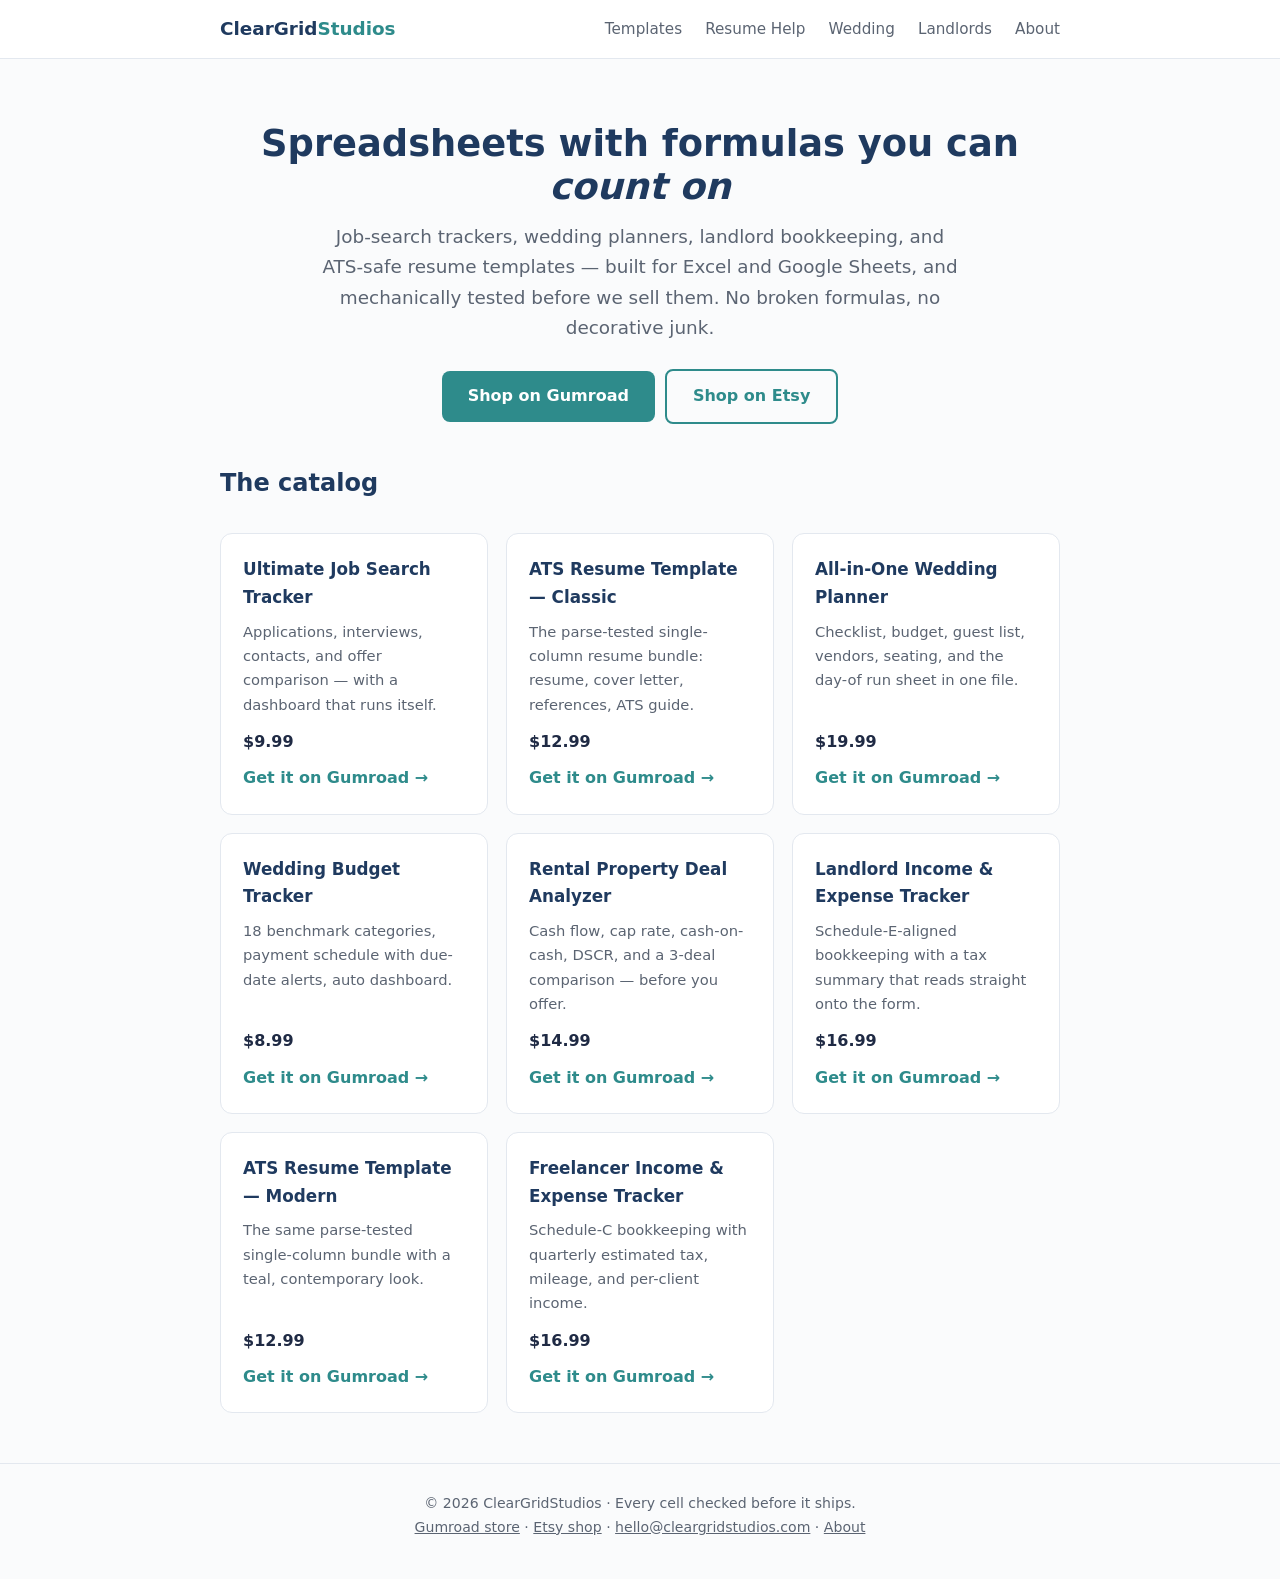
==== index.html @ 6974890e "Add the two products that were live but missing from the site The ATS Resume Modern and Freelancer I" ====
<!doctype html>
<html lang="en">
<head>
<meta charset="utf-8">
<meta name="viewport" content="width=device-width, initial-scale=1">
<title>ClearGridStudios — Spreadsheets You Can Count On</title>
<meta name="description" content="Job search trackers, wedding planners, landlord spreadsheets, and ATS resume templates for Excel &amp; Google Sheets. Every formula verified before release.">
<link rel="canonical" href="https://cleargridstudios.com/">
<meta property="og:title" content="ClearGridStudios — Spreadsheets You Can Count On">
<meta property="og:description" content="Job search trackers, wedding planners, landlord spreadsheets, and ATS resume templates for Excel &amp; Google Sheets. Every formula verified before release.">
<meta property="og:type" content="website">
<meta name="p:domain_verify" content="c6eddd83d54ee4cae3e0228343f279e9"/>
<link rel="stylesheet" href="style.css">
</head>
<body>
<header><div class="wrap">
<a class="logo" href="index.html">ClearGrid<span>Studios</span></a>
<nav>
<a href="index.html">Templates</a>
<a href="ats-resume-checklist.html">Resume Help</a>
<a href="wedding-budget-guide.html">Wedding</a>
<a href="rental-property-bookkeeping.html">Landlords</a>
<a href="about.html">About</a>
</nav>
</div></header>
<div class="wrap">

<div class="hero">
<h1>Spreadsheets with formulas you can <em>count on</em></h1>
<p>Job-search trackers, wedding planners, landlord bookkeeping, and ATS-safe resume templates — built for Excel and Google Sheets, and mechanically tested before we sell them. No broken formulas, no decorative junk.</p>
<a class="btn" href="https://cleargridstudios.gumroad.com">Shop on Gumroad</a><a class="btn ghost" href="https://www.etsy.com/shop/ClearGridStudiosCo">Shop on Etsy</a>
</div>
<h2 style="color:var(--navy)">The catalog</h2>
<div class="grid"><div class="card"><h3>Ultimate Job Search Tracker</h3><p>Applications, interviews, contacts, and offer comparison — with a dashboard that runs itself.</p>
<div class="price">$9.99</div>
<a href="https://cleargridstudios.gumroad.com/l/jobsearchtracker">Get it on Gumroad →</a></div>
<div class="card"><h3>ATS Resume Template — Classic</h3><p>The parse-tested single-column resume bundle: resume, cover letter, references, ATS guide.</p>
<div class="price">$12.99</div>
<a href="https://cleargridstudios.gumroad.com/l/atsresume">Get it on Gumroad →</a></div>
<div class="card"><h3>All-in-One Wedding Planner</h3><p>Checklist, budget, guest list, vendors, seating, and the day-of run sheet in one file.</p>
<div class="price">$19.99</div>
<a href="https://cleargridstudios.gumroad.com/l/weddingplanner">Get it on Gumroad →</a></div>
<div class="card"><h3>Wedding Budget Tracker</h3><p>18 benchmark categories, payment schedule with due-date alerts, auto dashboard.</p>
<div class="price">$8.99</div>
<a href="https://cleargridstudios.gumroad.com/l/weddingbudget">Get it on Gumroad →</a></div>
<div class="card"><h3>Rental Property Deal Analyzer</h3><p>Cash flow, cap rate, cash-on-cash, DSCR, and a 3-deal comparison — before you offer.</p>
<div class="price">$14.99</div>
<a href="https://cleargridstudios.gumroad.com/l/dealanalyzer">Get it on Gumroad →</a></div>
<div class="card"><h3>Landlord Income & Expense Tracker</h3><p>Schedule-E-aligned bookkeeping with a tax summary that reads straight onto the form.</p>
<div class="price">$16.99</div>
<a href="https://cleargridstudios.gumroad.com/l/landlordtracker">Get it on Gumroad →</a></div>
<div class="card"><h3>ATS Resume Template — Modern</h3><p>The same parse-tested single-column bundle with a teal, contemporary look.</p>
<div class="price">$12.99</div>
<a href="https://cleargridstudios.gumroad.com/l/atsresumemodern">Get it on Gumroad →</a></div>
<div class="card"><h3>Freelancer Income & Expense Tracker</h3><p>Schedule-C bookkeeping with quarterly estimated tax, mileage, and per-client income.</p>
<div class="price">$16.99</div>
<a href="https://cleargridstudios.gumroad.com/l/freelancertracker">Get it on Gumroad →</a></div>
</div>

</div>
<footer><div class="wrap">
<p>© 2026 ClearGridStudios · Every cell checked before it ships.</p>
<p><a href="https://cleargridstudios.gumroad.com">Gumroad store</a> · <a href="https://www.etsy.com/shop/ClearGridStudiosCo">Etsy shop</a> · <a href="mailto:hello@cleargridstudios.com">hello@cleargridstudios.com</a> · <a href="about.html">About</a></p>
</div></footer>
</body>
</html>
---- style.css ----
:root{--ink:#1F2A44;--navy:#1F3A5F;--teal:#2E8B8B;--bg:#fafbfc;--soft:#eef3f4;--gray:#5b6472;--line:#e3e8ef}
*{margin:0;padding:0;box-sizing:border-box}
body{font-family:system-ui,-apple-system,'Segoe UI',sans-serif;color:var(--ink);background:var(--bg);line-height:1.65}
a{color:var(--teal)}
.wrap{max-width:880px;margin:0 auto;padding:0 20px}
header{background:#fff;border-bottom:1px solid var(--line)}
header .wrap{display:flex;align-items:center;justify-content:space-between;padding:14px 20px}
.logo{font-weight:800;font-size:1.15rem;color:var(--navy);text-decoration:none}
.logo span{color:var(--teal)}
nav a{margin-left:18px;font-size:.95rem;text-decoration:none;color:var(--gray)}
nav a:hover{color:var(--teal)}
.hero{padding:64px 0 40px;text-align:center}
.hero h1{font-size:2.3rem;line-height:1.15;color:var(--navy);margin-bottom:14px}
.hero p{font-size:1.15rem;color:var(--gray);max-width:640px;margin:0 auto 26px}
.btn{display:inline-block;background:var(--teal);color:#fff;font-weight:700;padding:12px 26px;border-radius:8px;text-decoration:none}
.btn.ghost{background:transparent;color:var(--teal);border:2px solid var(--teal);margin-left:10px}
.grid{display:grid;grid-template-columns:repeat(auto-fill,minmax(260px,1fr));gap:18px;padding:30px 0 50px}
.card{background:#fff;border:1px solid var(--line);border-radius:12px;padding:22px;display:flex;flex-direction:column}
.card h3{color:var(--navy);font-size:1.05rem;margin-bottom:8px}
.card p{font-size:.92rem;color:var(--gray);flex:1}
.card .price{font-weight:800;color:var(--ink);margin:12px 0 10px}
.card a{font-weight:700;text-decoration:none}
article{background:#fff;border:1px solid var(--line);border-radius:12px;padding:40px;margin:36px 0}
article h1{color:var(--navy);font-size:1.9rem;line-height:1.2;margin-bottom:8px}
article .byline{color:var(--gray);font-size:.9rem;margin-bottom:24px}
article h2{color:var(--navy);font-size:1.3rem;margin:28px 0 10px}
article p,article li{margin-bottom:12px}
article ul,article ol{padding-left:24px}
article table{width:100%;border-collapse:collapse;margin:14px 0}
article th{background:var(--navy);color:#fff;text-align:left;padding:8px 12px;font-size:.9rem}
article td{border-bottom:1px solid var(--line);padding:8px 12px;font-size:.95rem}
.cta{background:var(--soft);border-radius:10px;padding:20px 22px;margin:26px 0}
.cta strong{color:var(--navy)}
footer{border-top:1px solid var(--line);padding:28px 0 40px;color:var(--gray);font-size:.88rem;text-align:center}
footer a{color:var(--gray)}
@media(max-width:600px){.hero h1{font-size:1.7rem}article{padding:26px 18px}nav a{margin-left:10px;font-size:.85rem}}
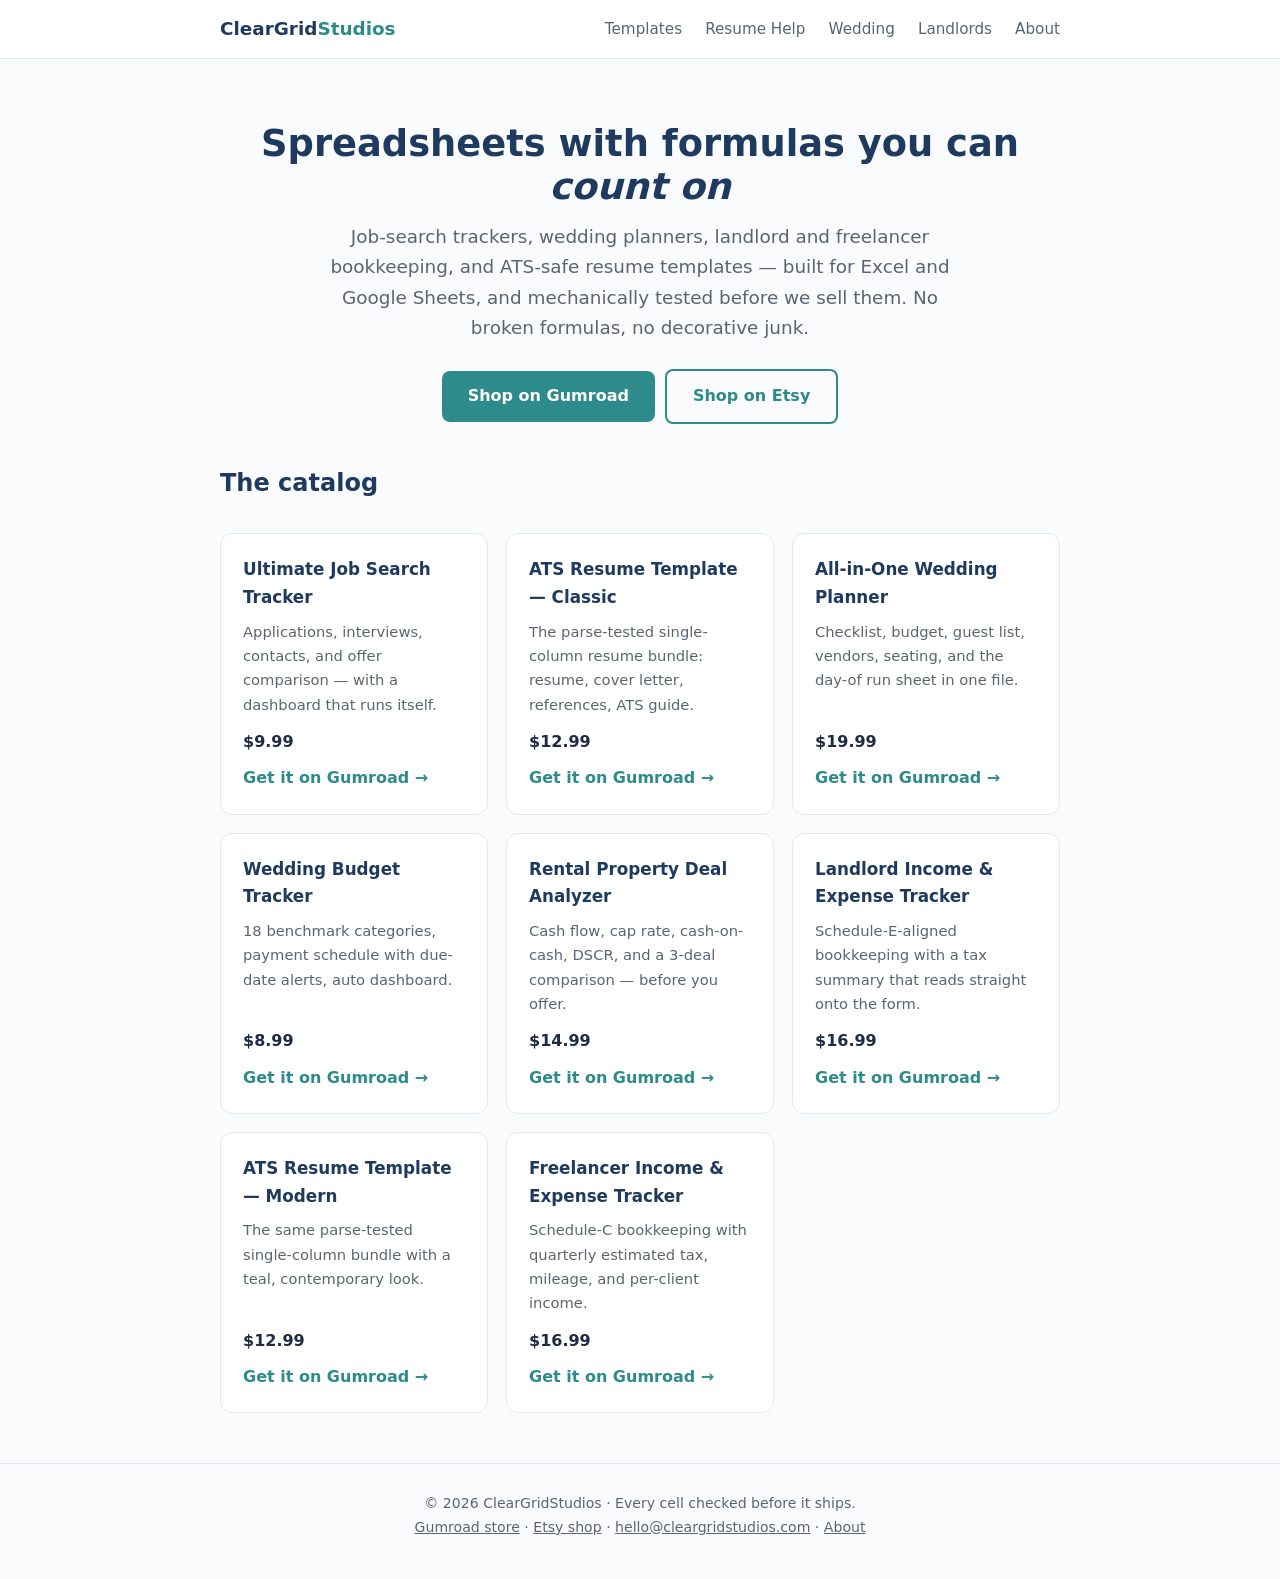
==== commit 175d6d52: "Mention freelance/self-employed bookkeeping in the hero and about copy The freelancer tracker is a l" ====
--- a/index.html
+++ b/index.html
@@ -27,7 +27,7 @@
 
 <div class="hero">
 <h1>Spreadsheets with formulas you can <em>count on</em></h1>
-<p>Job-search trackers, wedding planners, landlord bookkeeping, and ATS-safe resume templates — built for Excel and Google Sheets, and mechanically tested before we sell them. No broken formulas, no decorative junk.</p>
+<p>Job-search trackers, wedding planners, landlord and freelancer bookkeeping, and ATS-safe resume templates — built for Excel and Google Sheets, and mechanically tested before we sell them. No broken formulas, no decorative junk.</p>
 <a class="btn" href="https://cleargridstudios.gumroad.com">Shop on Gumroad</a><a class="btn ghost" href="https://www.etsy.com/shop/ClearGridStudiosCo">Shop on Etsy</a>
 </div>
 <h2 style="color:var(--navy)">The catalog</h2>
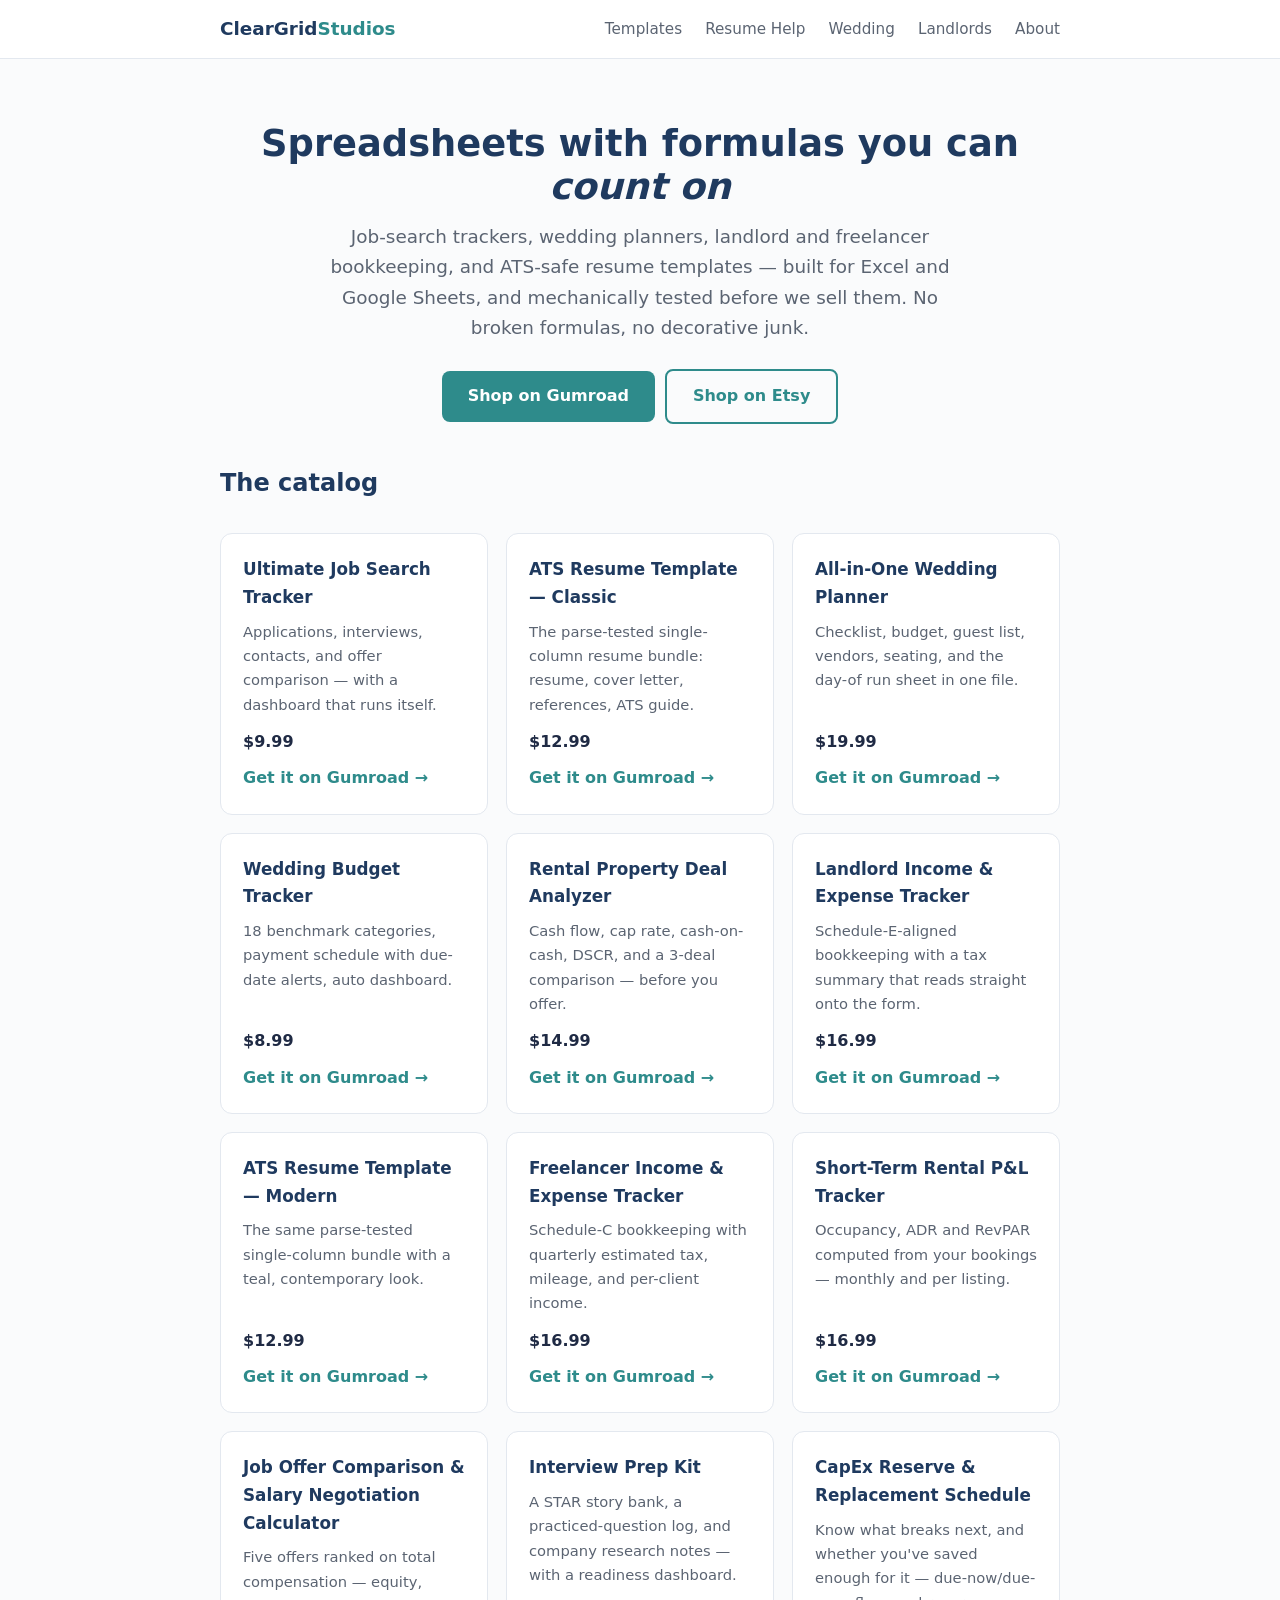
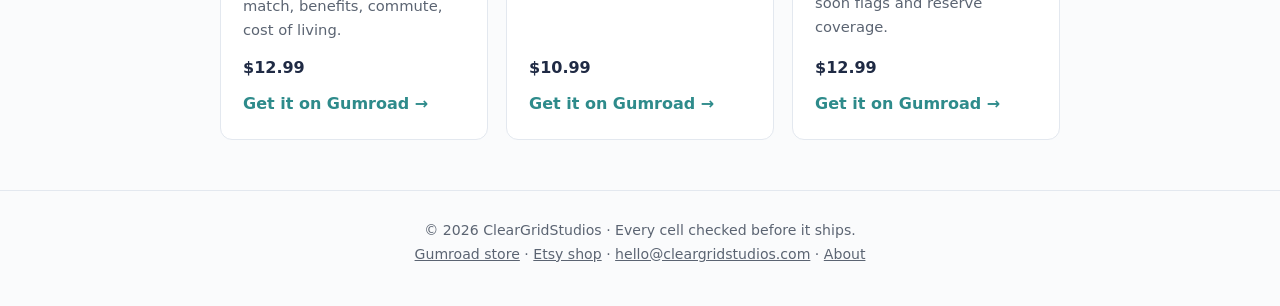
==== commit 3037f8f4: "Add 4 missing products to homepage: STR tracker, offer comparison, Interview Prep Kit, CapEx Reserve" ====
--- a/index.html
+++ b/index.html
@@ -4,10 +4,10 @@
 <meta charset="utf-8">
 <meta name="viewport" content="width=device-width, initial-scale=1">
 <title>ClearGridStudios — Spreadsheets You Can Count On</title>
-<meta name="description" content="Job search trackers, wedding planners, landlord spreadsheets, and ATS resume templates for Excel &amp; Google Sheets. Every formula verified before release.">
+<meta name="description" content="Job search trackers, wedding planners, landlord and freelancer bookkeeping, and ATS resume templates for Excel &amp; Google Sheets. Every formula verified before release.">
 <link rel="canonical" href="https://cleargridstudios.com/">
 <meta property="og:title" content="ClearGridStudios — Spreadsheets You Can Count On">
-<meta property="og:description" content="Job search trackers, wedding planners, landlord spreadsheets, and ATS resume templates for Excel &amp; Google Sheets. Every formula verified before release.">
+<meta property="og:description" content="Job search trackers, wedding planners, landlord and freelancer bookkeeping, and ATS resume templates for Excel &amp; Google Sheets. Every formula verified before release.">
 <meta property="og:type" content="website">
 <meta name="p:domain_verify" content="c6eddd83d54ee4cae3e0228343f279e9"/>
 <link rel="stylesheet" href="style.css">
@@ -55,6 +55,18 @@
 <div class="card"><h3>Freelancer Income & Expense Tracker</h3><p>Schedule-C bookkeeping with quarterly estimated tax, mileage, and per-client income.</p>
 <div class="price">$16.99</div>
 <a href="https://cleargridstudios.gumroad.com/l/freelancertracker">Get it on Gumroad →</a></div>
+<div class="card"><h3>Short-Term Rental P&L Tracker</h3><p>Occupancy, ADR and RevPAR computed from your bookings — monthly and per listing.</p>
+<div class="price">$16.99</div>
+<a href="https://cleargridstudios.gumroad.com/l/strtracker">Get it on Gumroad →</a></div>
+<div class="card"><h3>Job Offer Comparison & Salary Negotiation Calculator</h3><p>Five offers ranked on total compensation — equity, match, benefits, commute, cost of living.</p>
+<div class="price">$12.99</div>
+<a href="https://cleargridstudios.gumroad.com/l/offercompare">Get it on Gumroad →</a></div>
+<div class="card"><h3>Interview Prep Kit</h3><p>A STAR story bank, a practiced-question log, and company research notes — with a readiness dashboard.</p>
+<div class="price">$10.99</div>
+<a href="https://cleargridstudios.gumroad.com/l/interviewprepkit">Get it on Gumroad →</a></div>
+<div class="card"><h3>CapEx Reserve & Replacement Schedule</h3><p>Know what breaks next, and whether you've saved enough for it — due-now/due-soon flags and reserve coverage.</p>
+<div class="price">$12.99</div>
+<a href="https://cleargridstudios.gumroad.com/l/capexschedule">Get it on Gumroad →</a></div>
 </div>
 
 </div>
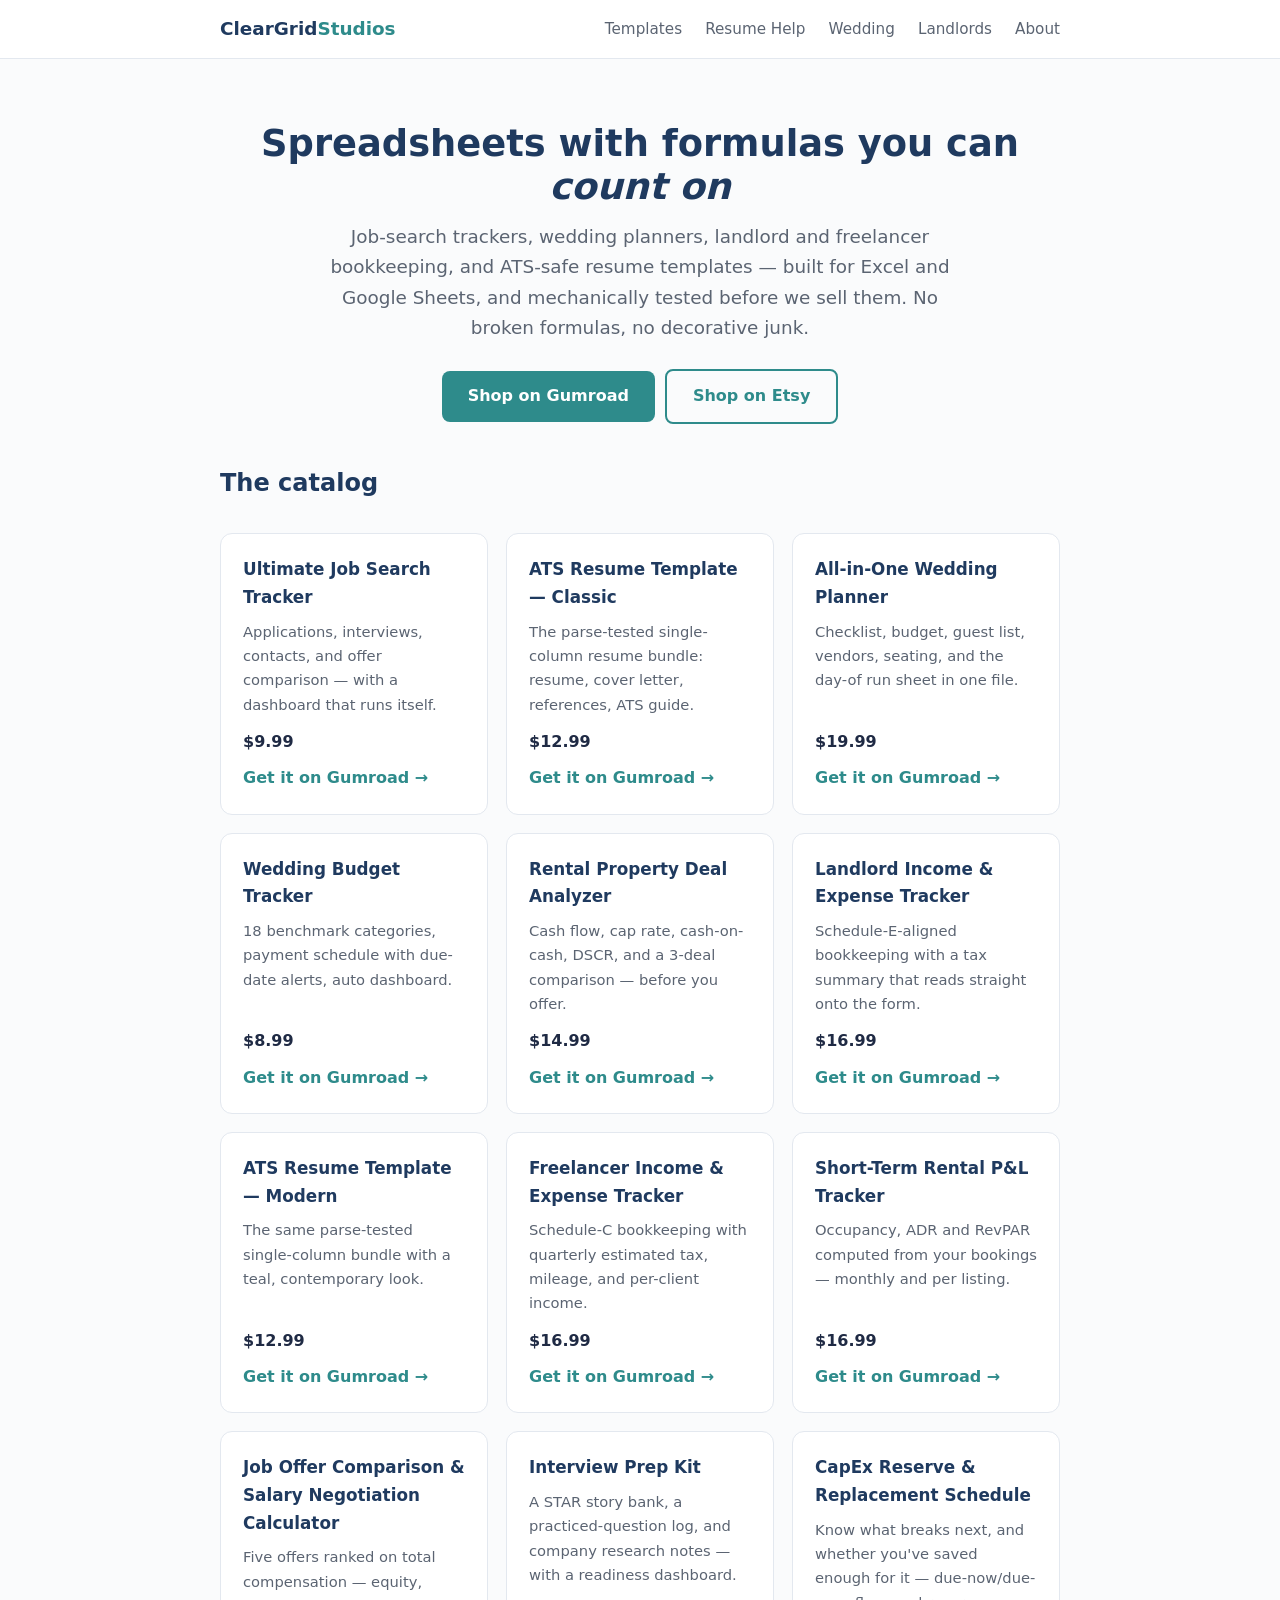
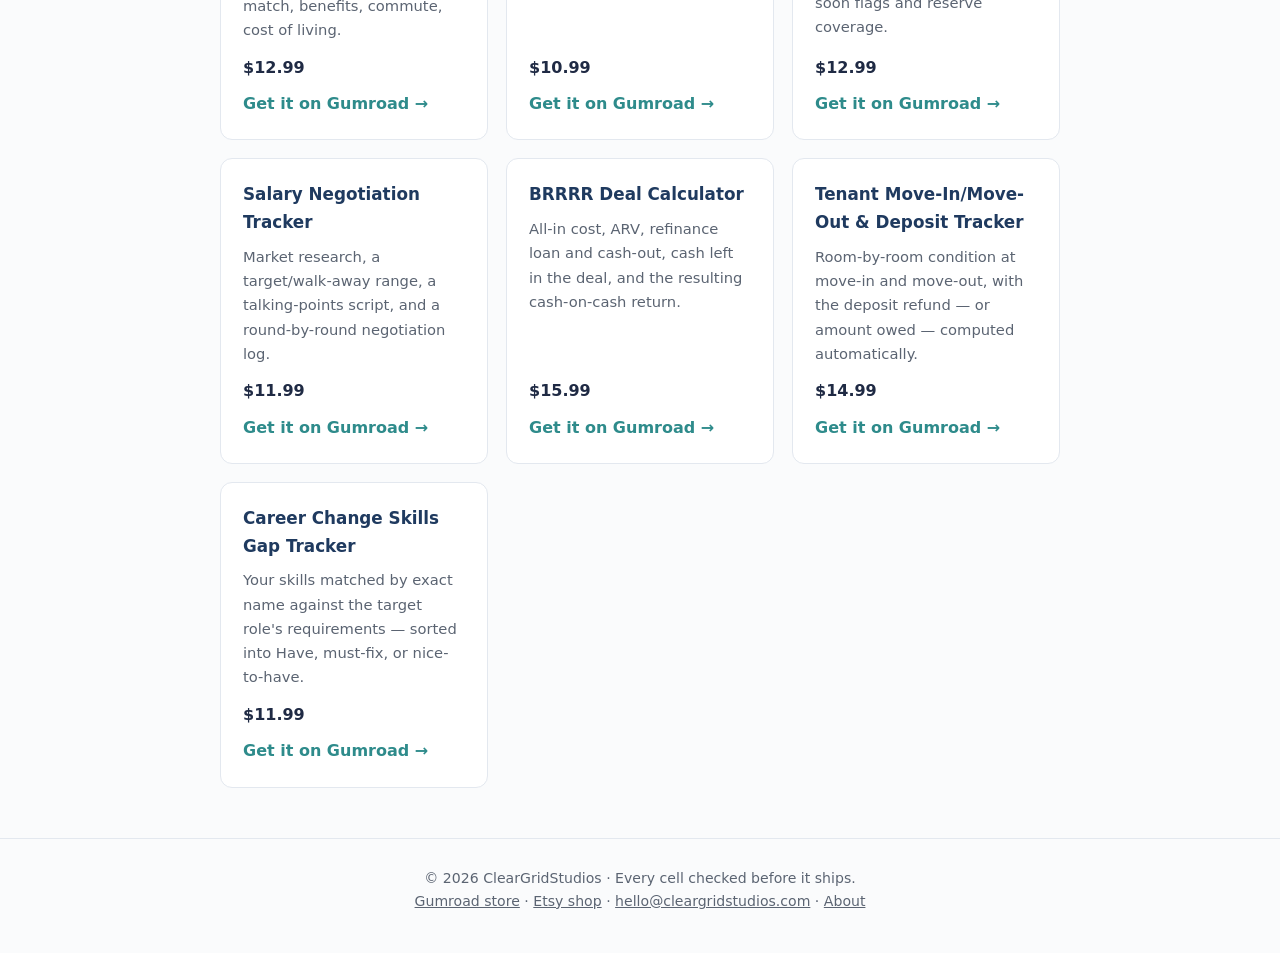
==== commit 5167c046: "Mirror: add Tenant Move-In/Move-Out & Deposit Tracker and Career Change Skills Gap Tracker Two new l" ====
--- a/index.html
+++ b/index.html
@@ -67,6 +67,18 @@
 <div class="card"><h3>CapEx Reserve & Replacement Schedule</h3><p>Know what breaks next, and whether you've saved enough for it — due-now/due-soon flags and reserve coverage.</p>
 <div class="price">$12.99</div>
 <a href="https://cleargridstudios.gumroad.com/l/capexschedule">Get it on Gumroad →</a></div>
+<div class="card"><h3>Salary Negotiation Tracker</h3><p>Market research, a target/walk-away range, a talking-points script, and a round-by-round negotiation log.</p>
+<div class="price">$11.99</div>
+<a href="https://cleargridstudios.gumroad.com/l/salarynegotiation">Get it on Gumroad →</a></div>
+<div class="card"><h3>BRRRR Deal Calculator</h3><p>All-in cost, ARV, refinance loan and cash-out, cash left in the deal, and the resulting cash-on-cash return.</p>
+<div class="price">$15.99</div>
+<a href="https://cleargridstudios.gumroad.com/l/brrrrcalculator">Get it on Gumroad →</a></div>
+<div class="card"><h3>Tenant Move-In/Move-Out & Deposit Tracker</h3><p>Room-by-room condition at move-in and move-out, with the deposit refund — or amount owed — computed automatically.</p>
+<div class="price">$14.99</div>
+<a href="https://cleargridstudios.gumroad.com/l/tenanttracker">Get it on Gumroad →</a></div>
+<div class="card"><h3>Career Change Skills Gap Tracker</h3><p>Your skills matched by exact name against the target role's requirements — sorted into Have, must-fix, or nice-to-have.</p>
+<div class="price">$11.99</div>
+<a href="https://cleargridstudios.gumroad.com/l/careerchangetracker">Get it on Gumroad →</a></div>
 </div>
 
 </div>
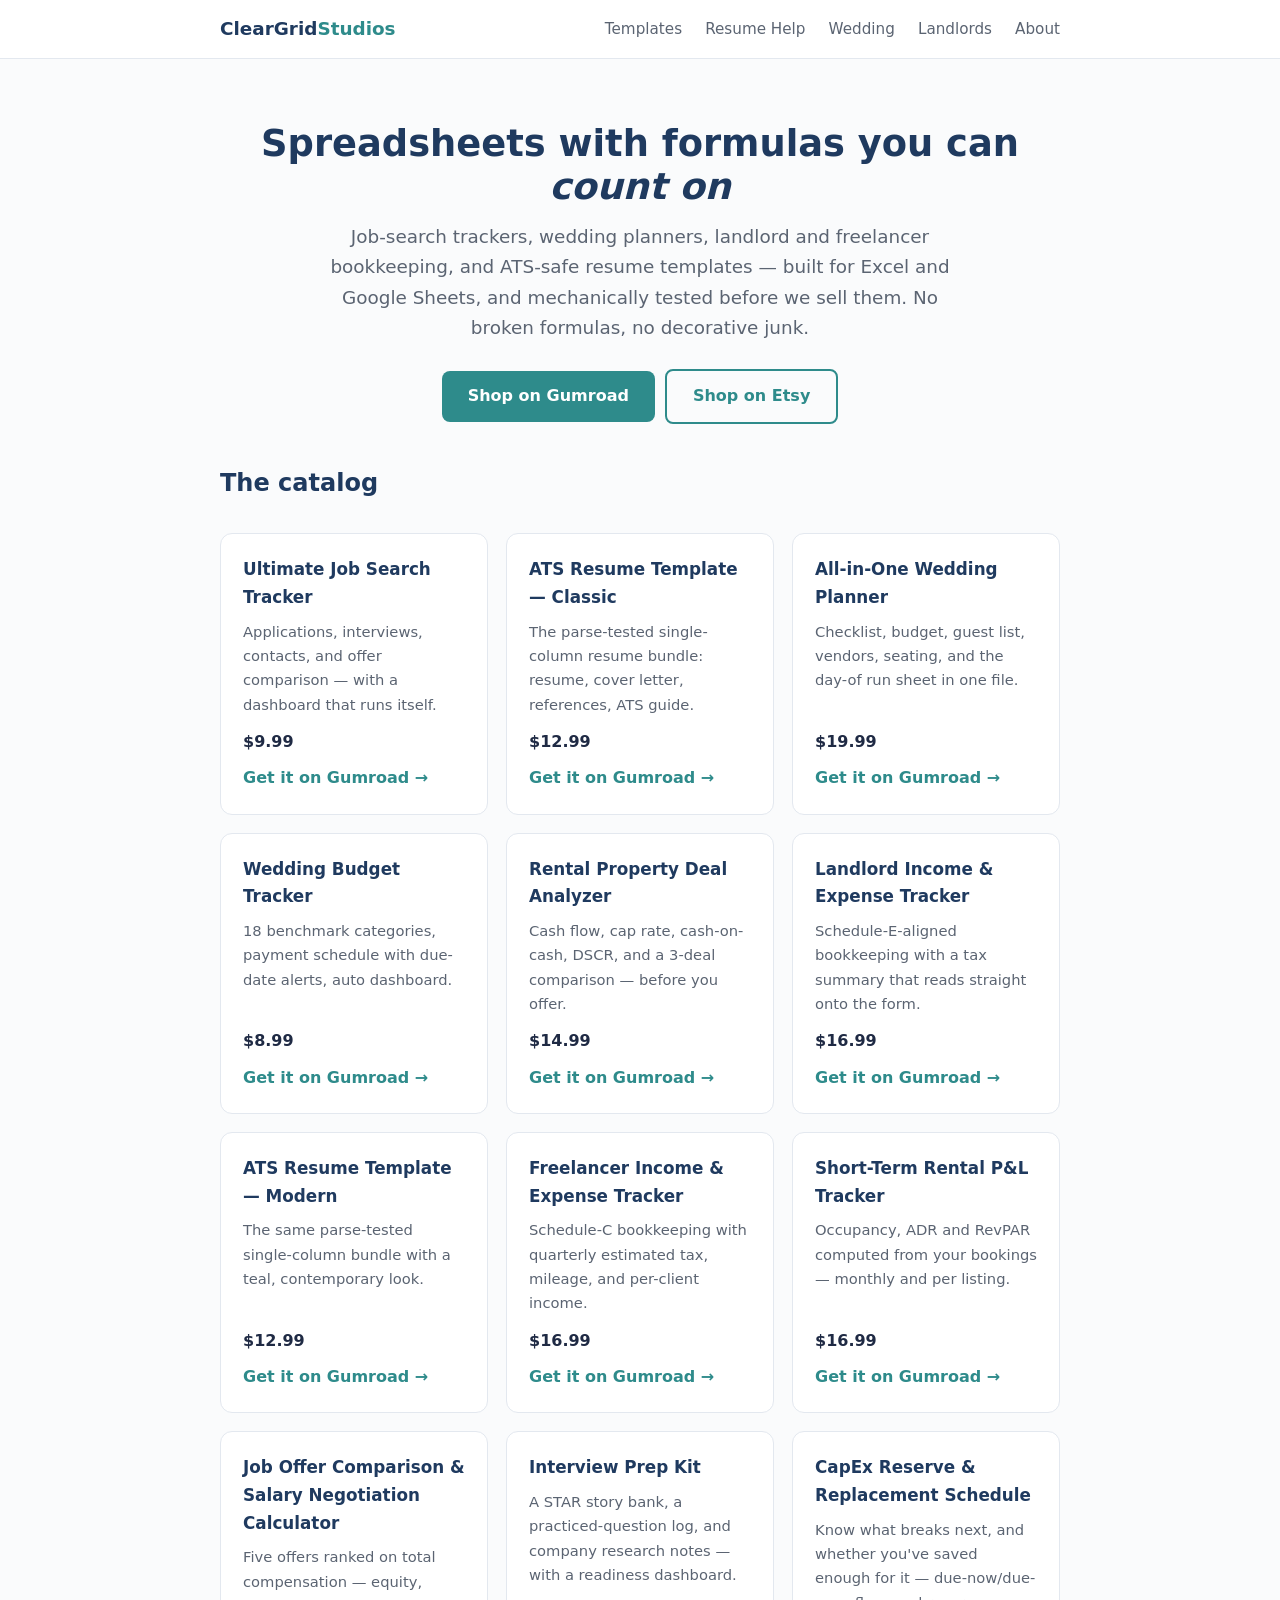
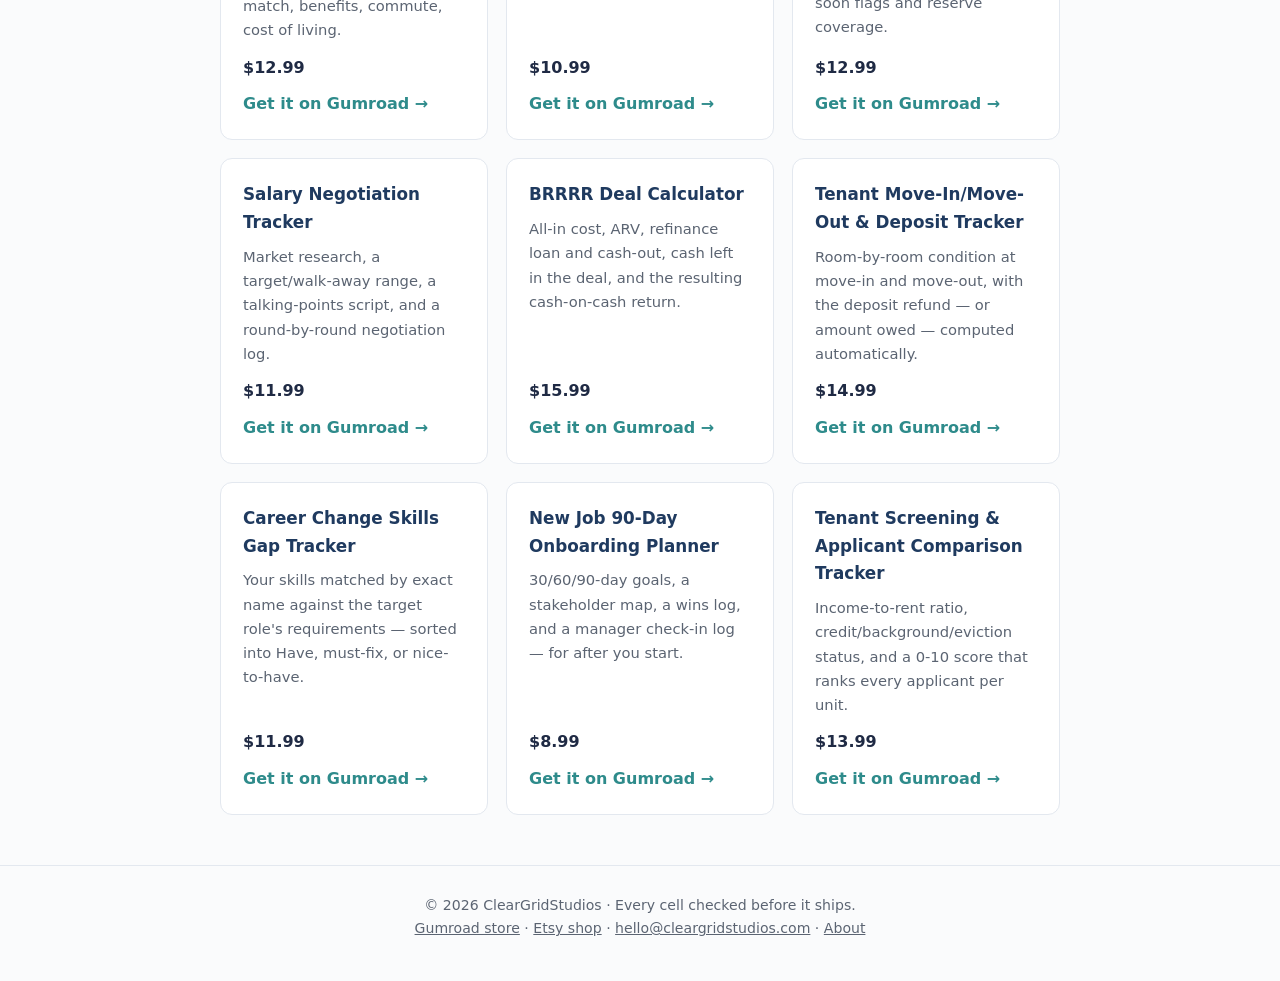
==== commit e59de0e5: "Add New Job 90-Day Onboarding Planner and Tenant Screening & Applicant Comparison Tracker Mirrored f" ====
--- a/index.html
+++ b/index.html
@@ -79,6 +79,12 @@
 <div class="card"><h3>Career Change Skills Gap Tracker</h3><p>Your skills matched by exact name against the target role's requirements — sorted into Have, must-fix, or nice-to-have.</p>
 <div class="price">$11.99</div>
 <a href="https://cleargridstudios.gumroad.com/l/careerchangetracker">Get it on Gumroad →</a></div>
+<div class="card"><h3>New Job 90-Day Onboarding Planner</h3><p>30/60/90-day goals, a stakeholder map, a wins log, and a manager check-in log — for after you start.</p>
+<div class="price">$8.99</div>
+<a href="https://cleargridstudios.gumroad.com/l/newjobonboarding">Get it on Gumroad →</a></div>
+<div class="card"><h3>Tenant Screening & Applicant Comparison Tracker</h3><p>Income-to-rent ratio, credit/background/eviction status, and a 0-10 score that ranks every applicant per unit.</p>
+<div class="price">$13.99</div>
+<a href="https://cleargridstudios.gumroad.com/l/tenantscreening">Get it on Gumroad →</a></div>
 </div>
 
 </div>
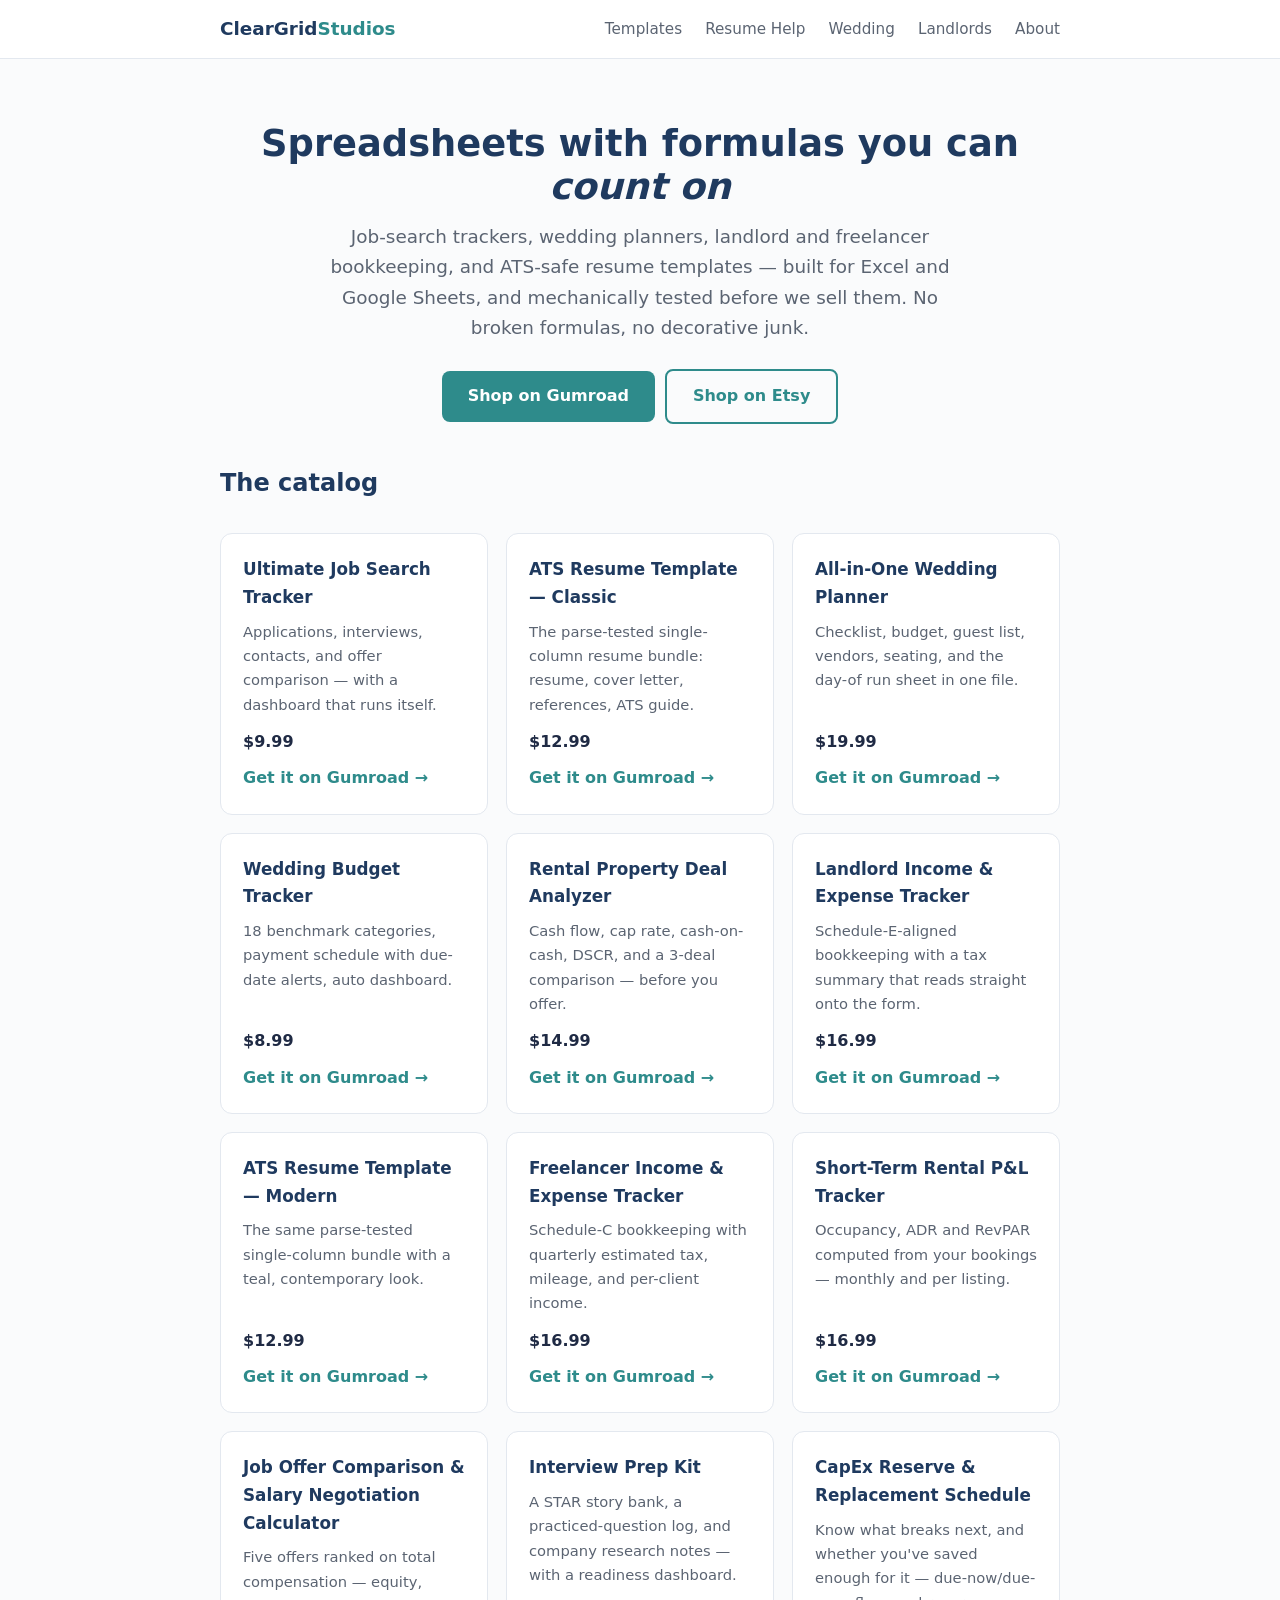
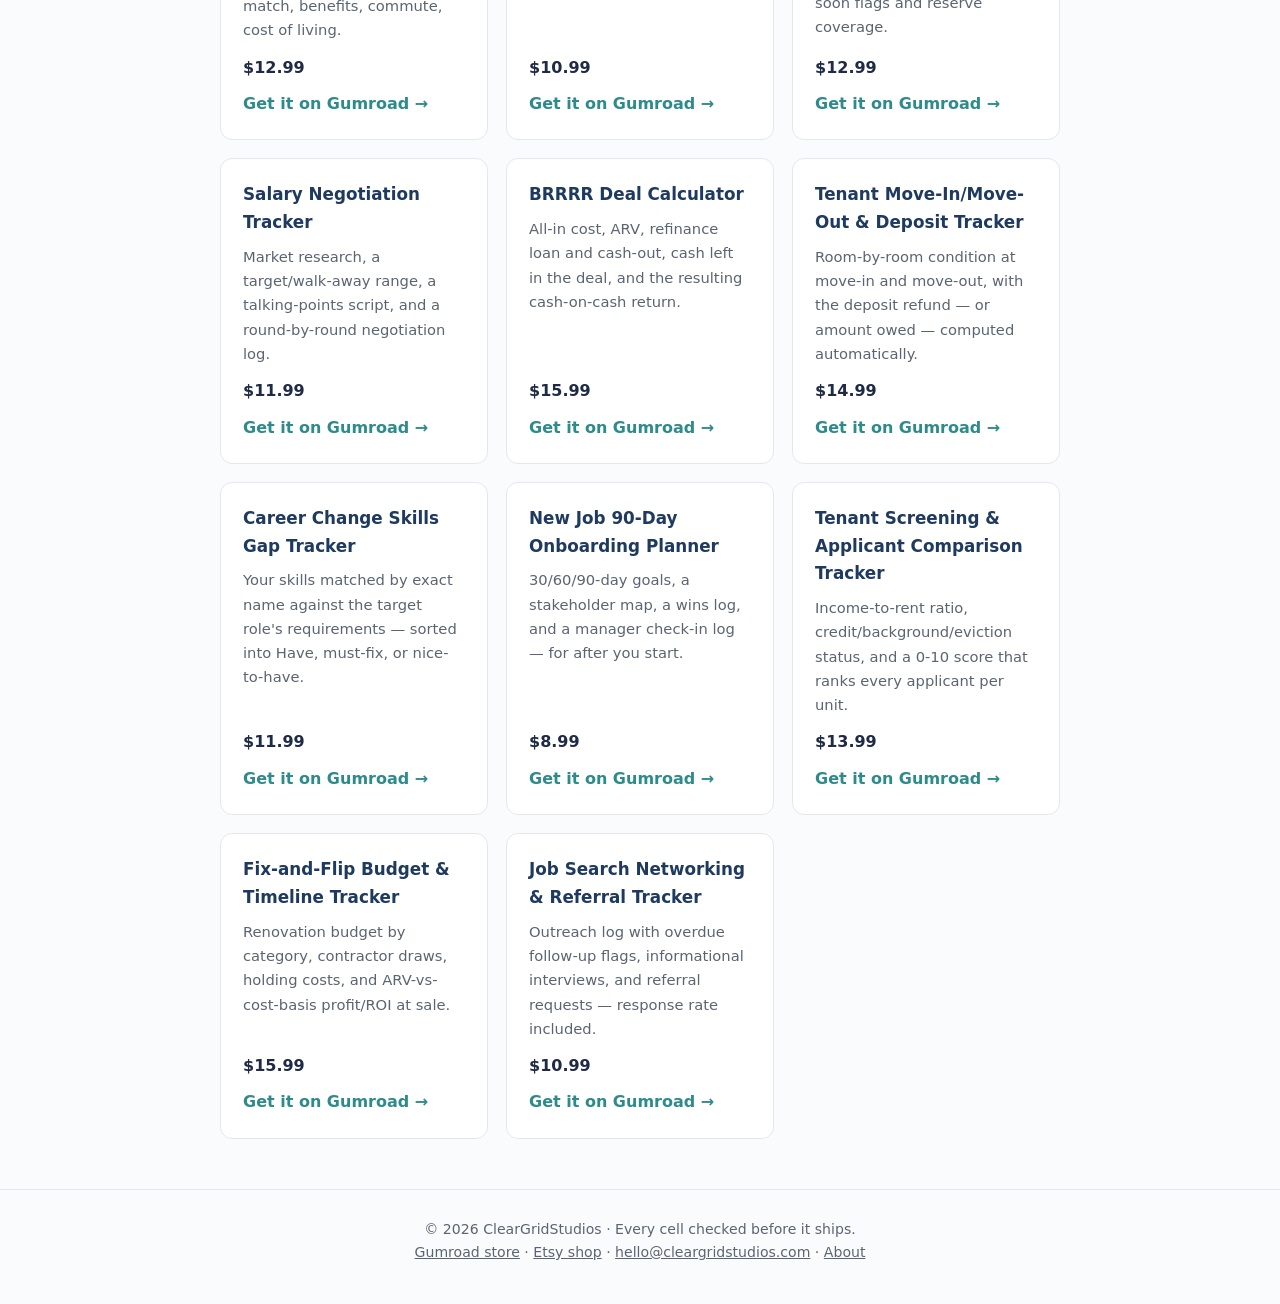
==== commit d25a958e: "Mirror: add Fix-and-Flip Budget & Timeline Tracker and Job Search Networking & Referral Tracker" ====
--- a/index.html
+++ b/index.html
@@ -85,6 +85,12 @@
 <div class="card"><h3>Tenant Screening & Applicant Comparison Tracker</h3><p>Income-to-rent ratio, credit/background/eviction status, and a 0-10 score that ranks every applicant per unit.</p>
 <div class="price">$13.99</div>
 <a href="https://cleargridstudios.gumroad.com/l/tenantscreening">Get it on Gumroad →</a></div>
+<div class="card"><h3>Fix-and-Flip Budget & Timeline Tracker</h3><p>Renovation budget by category, contractor draws, holding costs, and ARV-vs-cost-basis profit/ROI at sale.</p>
+<div class="price">$15.99</div>
+<a href="https://cleargridstudios.gumroad.com/l/fixandfliptracker">Get it on Gumroad →</a></div>
+<div class="card"><h3>Job Search Networking & Referral Tracker</h3><p>Outreach log with overdue follow-up flags, informational interviews, and referral requests — response rate included.</p>
+<div class="price">$10.99</div>
+<a href="https://cleargridstudios.gumroad.com/l/networkingtracker">Get it on Gumroad →</a></div>
 </div>
 
 </div>
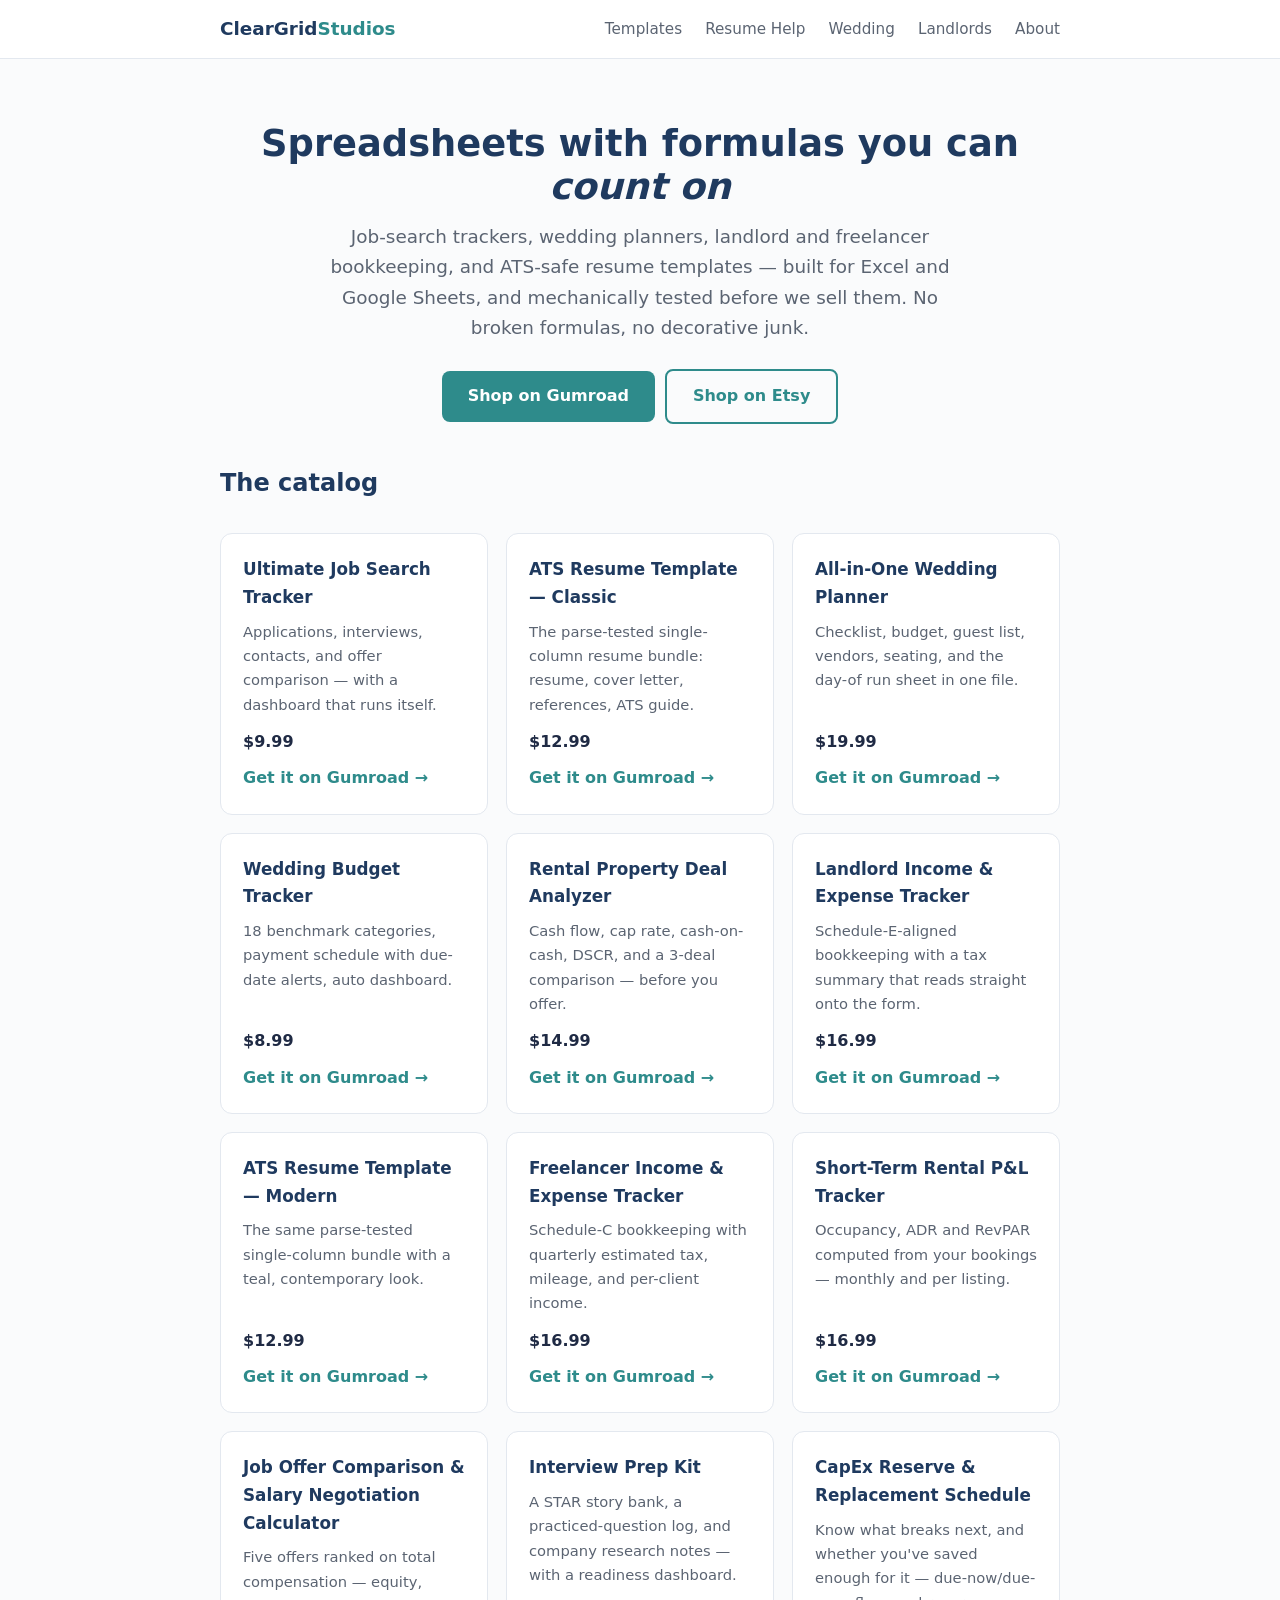
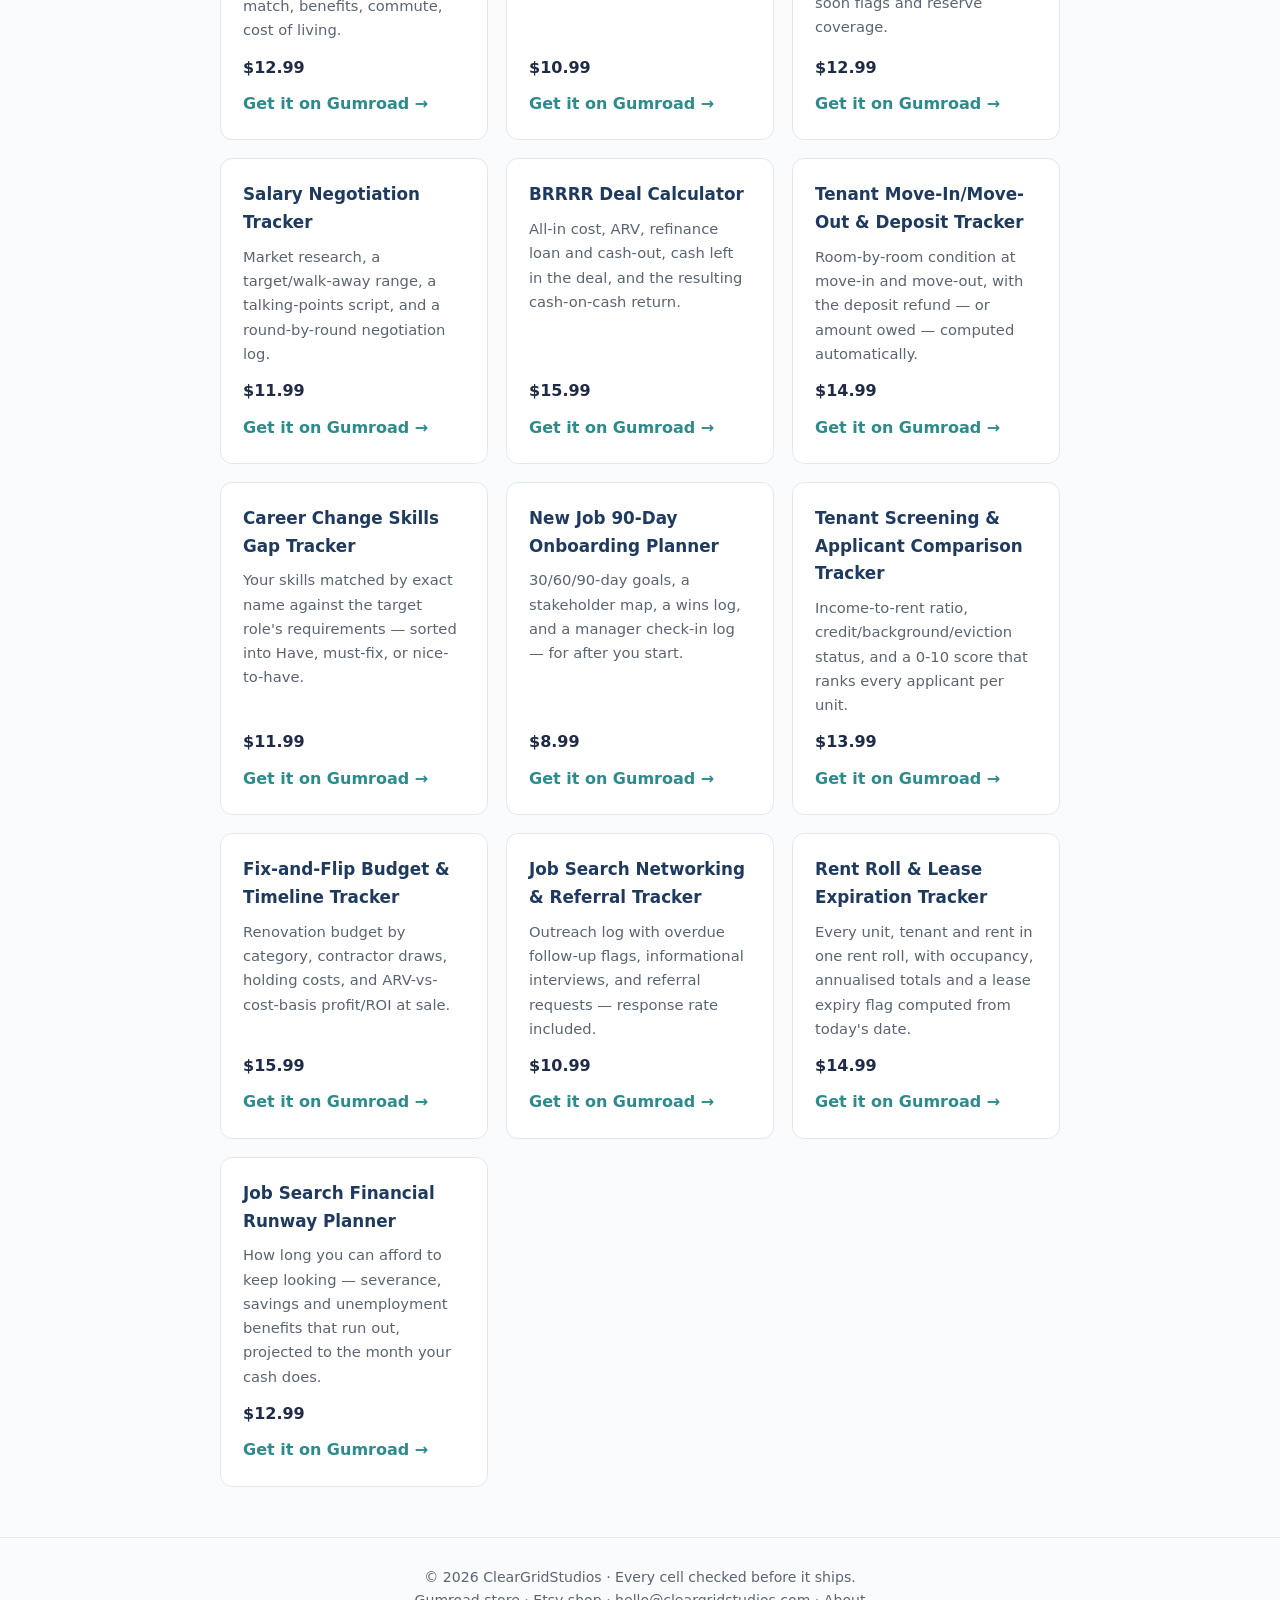
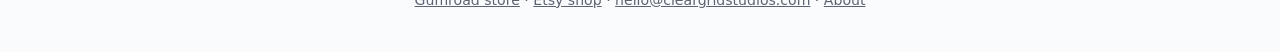
==== commit d7496d27: "Mirror: add Rent Roll & Lease Expiration Tracker and Job Search Financial Runway Planner Regenerated" ====
--- a/index.html
+++ b/index.html
@@ -91,6 +91,12 @@
 <div class="card"><h3>Job Search Networking & Referral Tracker</h3><p>Outreach log with overdue follow-up flags, informational interviews, and referral requests — response rate included.</p>
 <div class="price">$10.99</div>
 <a href="https://cleargridstudios.gumroad.com/l/networkingtracker">Get it on Gumroad →</a></div>
+<div class="card"><h3>Rent Roll & Lease Expiration Tracker</h3><p>Every unit, tenant and rent in one rent roll, with occupancy, annualised totals and a lease expiry flag computed from today's date.</p>
+<div class="price">$14.99</div>
+<a href="https://cleargridstudios.gumroad.com/l/rentrolltracker">Get it on Gumroad →</a></div>
+<div class="card"><h3>Job Search Financial Runway Planner</h3><p>How long you can afford to keep looking — severance, savings and unemployment benefits that run out, projected to the month your cash does.</p>
+<div class="price">$12.99</div>
+<a href="https://cleargridstudios.gumroad.com/l/runwayplanner">Get it on Gumroad →</a></div>
 </div>
 
 </div>
